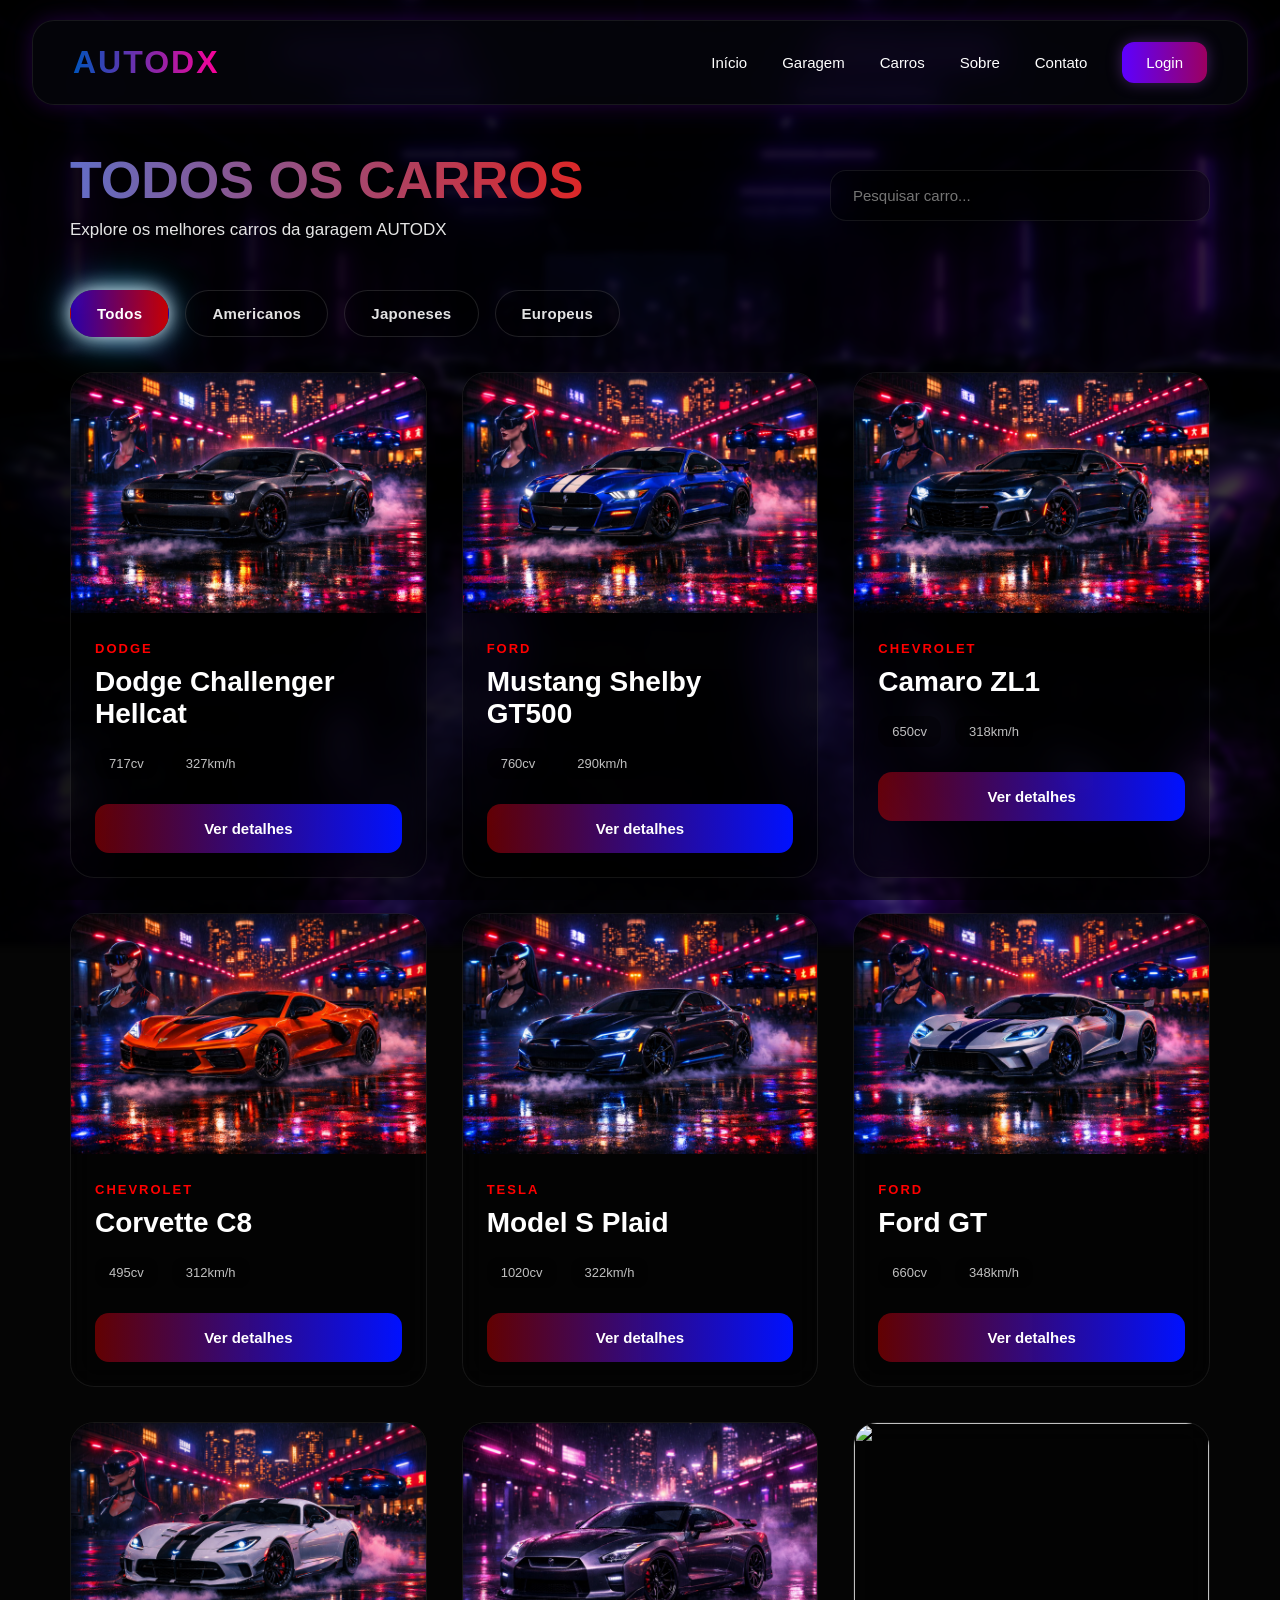
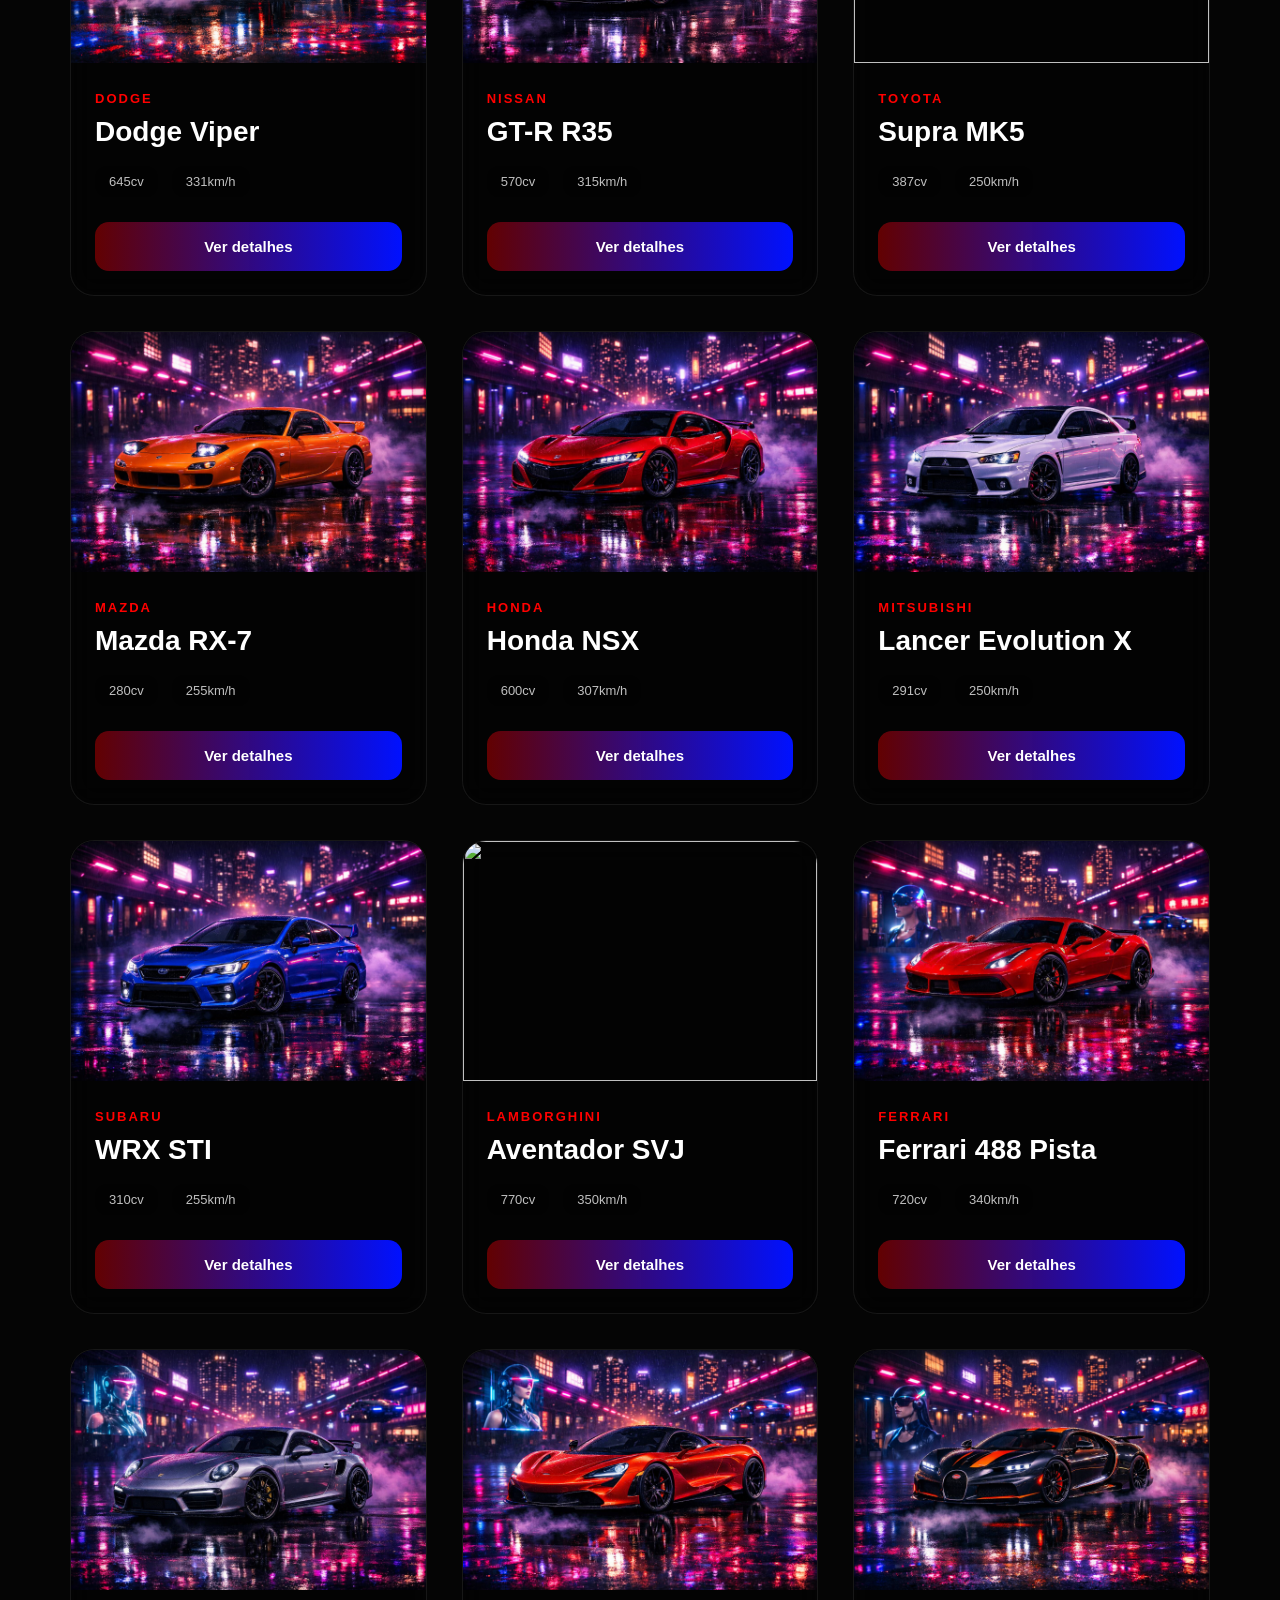
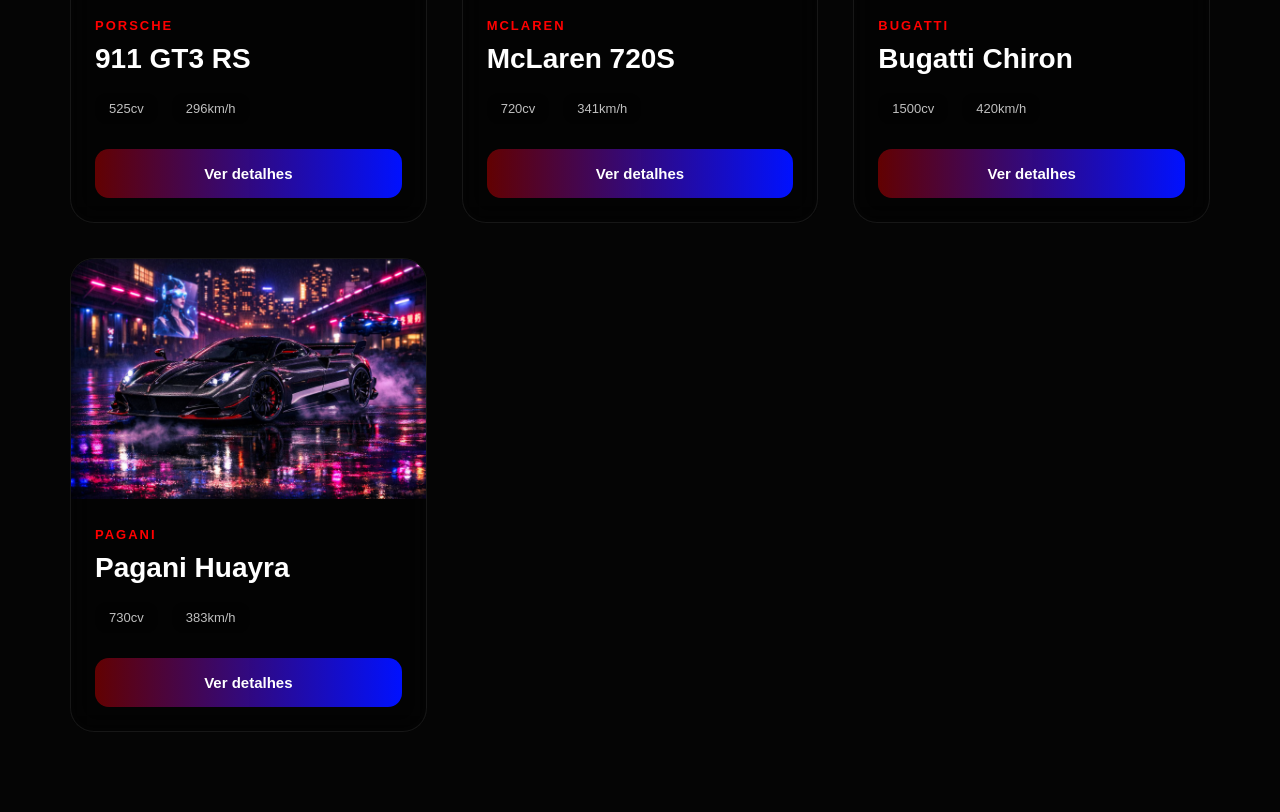
==== carro.html @ 1613a7ef "subindo site atualizado" ====
<!DOCTYPE html>
<html lang="pt-BR">
<head>
    <meta charset="UTF-8">
    <meta name="viewport" content="width=device-width, initial-scale=1.0">
    <title>AUTODX | Carros</title>
    <link rel="stylesheet" href="./css/carros.css">
    <link rel="stylesheet"
        href="https://cdnjs.cloudflare.com/ajax/libs/font-awesome/6.5.1/css/all.min.css">
</head>
<body>

    <!-- HEADER -->
    <header>
        <div class="logo">
            <h1>AUTODX</h1>
        </div>
        <nav>
            <ul>
                <li><a href="index.html">Início</a></li>
                <li><a href="garagem.html">Garagem</a></li>
                <li><a href="carros.html" class="active">Carros</a></li>
                <li><a href="sobre.html">Sobre</a></li>
                <li><a href="contato.html">Contato</a></li>
                <li>
                    <a href="login.html" class="btn-login">
                        Login
                    </a>
                </li>
            </ul>
        </nav>
    </header>

    <!-- MAIN -->
    <main class="container">
        <!-- TOPO -->
        <section class="topo">
            <div class="titulo-area">
                <h1>TODOS OS CARROS</h1>
                <p>Explore os melhores carros da garagem AUTODX </p>
            </div>

            <!-- PESQUISA -->
            <div class="pesquisa">
                <input
                    type="text"
                    id="searchInput"
                    placeholder="Pesquisar carro..."
                >
            </div>
        </section>

        <!-- FILTROS -->
        <section class="filter-buttons">
            <button class="filter-btn active" data-filter="all">  Todos  </button>
            <button class="filter-btn" data-filter="Americana">   Americanos   </button>
            <button class="filter-btn" data-filter="Japonesa">    Japoneses  </button>
            <button class="filter-btn" data-filter="Europeia">    Europeus  </button>
        </section>

        <!-- GRID -->
        <section class="carros-grid" id="carsGrid">

            <!-- ================= AMERICANOS ================= -->

            <div class="card-carro" data-serie="Americana">
 <img src="assets-dx/cars_japoneses/cars_americanos/dodge_challenger_hellcat.png">
                <div class="card-info">

                    <p class="marca">DODGE</p>
                    <h2>Dodge Challenger Hellcat</h2>
                    <div class="specs">
                        <span>717cv</span>
                        <span>327km/h</span>
                    </div>
                    <button>Ver detalhes</button>
                </div>
            </div>

            <div class="card-carro" data-serie="Americana">
                  <img src="assets-dx/cars_japoneses/cars_americanos/Ford_Mustang_Shelby_GT500.png">
                <div class="card-info">
                    <p class="marca">FORD</p>
                    <h2>Mustang Shelby GT500</h2>
                    <div class="specs">
                        <span>760cv</span>
                        <span>290km/h</span>
                    </div>
                    <button>Ver detalhes</button>
                </div>
            </div>

            <div class="card-carro" data-serie="Americana">
 <img src="assets-dx/cars_japoneses/cars_americanos/Chevrolet_Camaro_ZL1.png">
                <div class="card-info">
                    <p class="marca">CHEVROLET</p>
                    <h2>Camaro ZL1</h2>
                    <div class="specs">
                        <span>650cv</span>
                        <span>318km/h</span>
                    </div>
                    <button>Ver detalhes</button>
                </div>
            </div>

            <div class="card-carro" data-serie="Americana">
               <img src="assets-dx/cars_japoneses/cars_americanos/Chevrolet_Corvette_C8.png">
                <div class="card-info">
                    <p class="marca">CHEVROLET</p>
                    <h2>Corvette C8</h2>
                    <div class="specs">
                        <span>495cv</span>
                        <span>312km/h</span>
                    </div>
                    <button>Ver detalhes</button>
                </div>
            </div>

            <div class="card-carro" data-serie="Americana">
     <img src="assets-dx/cars_japoneses/cars_americanos/Tesla_Model_S_Plaid.png">              
                 <div class="card-info">
                    <p class="marca">TESLA</p>
                    <h2>Model S Plaid</h2>
                    <div class="specs">
                        <span>1020cv</span>
                        <span>322km/h</span>
                    </div>
                    <button>Ver detalhes</button>
                </div>
            </div>

            <div class="card-carro" data-serie="Americana">
  <img src="assets-dx/cars_japoneses/cars_americanos/Ford_GT.png">
                <div class="card-info">
                    <p class="marca">FORD</p>
                    <h2>Ford GT</h2>
                    <div class="specs">
                        <span>660cv</span>
                        <span>348km/h</span>
                    </div>
                    <button>Ver detalhes</button>
                </div>
            </div>

            <div class="card-carro" data-serie="Americana">
 <img src="assets-dx/cars_japoneses/cars_americanos/Dodge_Viper.png">            
                <div class="card-info">
                    <p class="marca">DODGE</p>
                    <h2>Dodge Viper</h2>
                    <div class="specs">
                        <span>645cv</span>
                        <span>331km/h</span>
                    </div>
                    <button>Ver detalhes</button>
                </div>
            </div>
            <!-- faltou o carro chevrolet imapala 67 -->

            <!-- ================= JAPONESES ================= -->

            <div class="card-carro" data-serie="Japonesa">
 <img src="assets-dx/cars_japoneses/gtr_35.png">
                <div class="card-info">
                    <p class="marca">NISSAN</p>
                    <h2>GT-R R35</h2>
                    <div class="specs">
                        <span>570cv</span>
                        <span>315km/h</span>
                    </div>
                    <button>Ver detalhes</button>
                </div>
            </div>
<!-- toyota ta errado, é o mlk4 e nao o 5-_- -->
            <div class="card-carro" data-serie="Japonesa">
                <img src="./imagens/toyota-supra-mk5.png">
                <div class="card-info">
                    <p class="marca">TOYOTA</p>
                    <h2>Supra MK5</h2>
                    <div class="specs">
                        <span>387cv</span>
                        <span>250km/h</span>
                    </div>
                    <button>Ver detalhes</button>
                </div>
            </div>
<!------------------------------------------------------------------>
            <div class="card-carro" data-serie="Japonesa">
  <img src="assets-dx/cars_japoneses/mazda_rx7_fd.png">
                <div class="card-info">
                    <p class="marca">MAZDA</p>
                    <h2>Mazda RX-7</h2>
                    <div class="specs">
                        <span>280cv</span>
                        <span>255km/h</span>
                    </div>
                    <button>Ver detalhes</button>
                </div>
            </div>

            <div class="card-carro" data-serie="Japonesa">
   <img src="assets-dx/cars_japoneses/honda_nsx.png">
                <div class="card-info">
                    <p class="marca">HONDA</p>
                    <h2>Honda NSX</h2>
                    <div class="specs">
                        <span>600cv</span>
                        <span>307km/h</span>
                    </div>
                    <button>Ver detalhes</button>
                </div>
            </div>

            <div class="card-carro" data-serie="Japonesa">
            <img src="assets-dx/cars_japoneses/mitsubishilancer_evolutionX.png">
                <div class="card-info">
                    <p class="marca">MITSUBISHI</p>
                    <h2>Lancer Evolution X</h2>
                    <div class="specs">
                        <span>291cv</span>
                        <span>250km/h</span>
                    </div>
                    <button>Ver detalhes</button>
                </div>
            </div>

            <div class="card-carro" data-serie="Japonesa">
    <img src="assets-dx/cars_japoneses/subaru_wrx_sti.png">
                <div class="card-info">
                    <p class="marca">SUBARU</p>
                    <h2>WRX STI</h2>
                    <div class="specs">
                        <span>310cv</span>
                        <span>255km/h</span>
                    </div>
                    <button>Ver detalhes</button>
                </div>
            </div>
  <!--  faltou o supra mk4, toyota gr supra, missan silvia s15, nissan 370z -->

            <!-- ================= EUROPEUS ================= -->

            <!--  ta errado esse carai, é a hurucan evo -->
            <div class="card-carro" data-serie="Europeia">
                <img src="./imagens/lamborghini-aventador-svj.png">
                <div class="card-info">
                    <p class="marca">LAMBORGHINI</p>
                    <h2>Aventador SVJ</h2>
                    <div class="specs">
                        <span>770cv</span>
                        <span>350km/h</span>
                    </div>
                    <button>Ver detalhes</button>
                </div>
            </div>
<!------------------------------------------------------------ -->
            <div class="card-carro" data-serie="Europeia">
<img src="assets-dx/cars_japoneses/cars_europeus/ferrari_488_gtb.png">
                <div class="card-info">
                    <p class="marca">FERRARI</p>
                    <h2>Ferrari 488 Pista</h2>
                    <div class="specs">
                        <span>720cv</span>
                        <span>340km/h</span>
                    </div>
                    <button>Ver detalhes</button>
                </div>
            </div>
<!--  ta errado o carai do nome, é a 911 turbo -->
            <div class="card-carro" data-serie="Europeia">
                    <img src="assets-dx/cars_japoneses/cars_europeus/porshe911_turbos.png">
                <div class="card-info">
                    <p class="marca">PORSCHE</p>
                    <h2>911 GT3 RS</h2>
                    <div class="specs">
                        <span>525cv</span>
                        <span>296km/h</span>
                    </div>
                    <button>Ver detalhes</button>
                </div>
            </div>
<!-- ---------------------------------------------------------- -->
            <div class="card-carro" data-serie="Europeia">
  <img src="assets-dx/cars_japoneses/cars_europeus/mclaren_720s.png">
                <div class="card-info">
                    <p class="marca">MCLAREN</p>
                    <h2>McLaren 720S</h2>
                    <div class="specs">
                        <span>720cv</span>
                        <span>341km/h</span>
                    </div>
                    <button>Ver detalhes</button>
                </div>
            </div>

            <div class="card-carro" data-serie="Europeia">
 <img src="assets-dx/cars_japoneses/cars_europeus/bugatti_chiron_super_sport300+.png">
                <div class="card-info">
                    <p class="marca">BUGATTI</p>
                    <h2>Bugatti Chiron</h2>
                    <div class="specs">
                        <span>1500cv</span>
                        <span>420km/h</span>
                    </div>
                    <button>Ver detalhes</button>
                </div>
            </div>

            <div class="card-carro" data-serie="Europeia">
     <img src="assets-dx/cars_japoneses/cars_europeus/pagani_huayra_bc.png">
                <div class="card-info">
                    <p class="marca">PAGANI</p>
                    <h2>Pagani Huayra</h2>
                    <div class="specs">
                        <span>730cv</span>
                        <span>383km/h</span>
                    </div>
                    <button>Ver detalhes</button>
                </div>
            </div>

            <!-- ta faltando carro pa carai; rimac nevera, mercedes ang gtr, lotus evora gt, koenigsegg jesko,jaguarf type r, audi r8v10 plus, astonmartin db11, bmw m4, -->
        </section>

    </main>

    <!-- MODAL -->
    <div class="modal" id="modal">
        <div class="modal-content">
            <button class="seta esquerda" id="prevBtn">
                <i class="fa-solid fa-chevron-left"></i>
            </button>
            <button class="seta direita" id="nextBtn">
                <i class="fa-solid fa-chevron-right"></i>
            </button>
            <span class="fechar" id="fechar">
                &times;
            </span>
            <div class="modal-img">
                <img id="modalImage" src="">
            </div>
            
            <div class="modal-info">
                <p class="modal-marca" id="modalMarca"></p>
                <h1 id="modalTitulo"></h1>
                <p id="modalDescricao">
                    Super esportivo premium da AUTODX.
                </p>

                <div class="info-grid">
                    <div class="info-box">
                        <h3>Potência</h3>
                        <p id="modalPotencia"></p>
                    </div>

                    <div class="info-box">
                        <h3>Velocidade</h3>
                        <p id="modalVelocidade"></p>
                    </div>
                </div>
            </div>
        </div>
    </div>

    <script>
        const cards = document.querySelectorAll(".card-carro");
        const modal = document.getElementById("modal");
        const modalImage = document.getElementById("modalImage");
        const modalMarca = document.getElementById("modalMarca");
        const modalTitulo = document.getElementById("modalTitulo");
        const modalPotencia = document.getElementById("modalPotencia");
        const modalVelocidade = document.getElementById("modalVelocidade");
        const fechar = document.getElementById("fechar");
        const prevBtn = document.getElementById("prevBtn");
        const nextBtn = document.getElementById("nextBtn");
        let currentIndex = 0;
        function openModal(index){
            currentIndex = index;
            const card = cards[index];
            modal.style.display = "flex";
            modalImage.src =
                card.querySelector("img").src;
            modalMarca.innerText =
                card.querySelector(".marca").innerText;
            modalTitulo.innerText =
                card.querySelector("h2").innerText;
            modalPotencia.innerText =
                card.querySelectorAll(".specs span")[0].innerText;
            modalVelocidade.innerText =
                card.querySelectorAll(".specs span")[1].innerText;
        }
        cards.forEach((card, index) => {
            card.querySelector("button")
            .addEventListener("click", () => {
                openModal(index);
            });
        });

        nextBtn.addEventListener("click", () => {
            currentIndex++;
            if(currentIndex >= cards.length){
                currentIndex = 0;
            }
            openModal(currentIndex);
        });
        prevBtn.addEventListener("click", () => {
            currentIndex--;
            if(currentIndex < 0){
                currentIndex = cards.length - 1;
            }
            openModal(currentIndex);
        });

        fechar.addEventListener("click", () => {
            modal.style.display = "none";
        });
        window.addEventListener("click", (e) => {
            if(e.target === modal){
                modal.style.display = "none";
            }
        });

        /* PESQUISA */

        const searchInput =
            document.getElementById("searchInput");
        searchInput.addEventListener("keyup", () => {
            const value =
                searchInput.value.toLowerCase();
            cards.forEach(card => {
                const text =
                    card.innerText.toLowerCase();
                if(text.includes(value)){
                    card.style.display = "block";
                }else{
                    card.style.display = "none";
                }
            });
        });

        /* FILTRO */
        const filterBtns =
            document.querySelectorAll(".filter-btn");
        filterBtns.forEach(btn => {
            btn.addEventListener("click", () => {
                document
                    .querySelector(".filter-btn.active")
                    .classList.remove("active");
                btn.classList.add("active");
                const filter =
                    btn.dataset.filter;
                cards.forEach(card => {
                    if(
                        filter === "all" ||
                        card.dataset.serie === filter
                    ){
                        card.style.display = "block";
                    }else{
                        card.style.display = "none";
                    }
                });
            });
        });
    </script>

</body>
</html>
---- css/carros.css ----
/* =========================
   RESET
========================= */
*{
    margin: 0;
    padding: 0;
    box-sizing: border-box;
}

/* =========================
   BODY
========================= */
body{
    font-family: 'Segoe UI', Tahoma, Geneva, Verdana, sans-serif;
    background: #050505;
    color: white;
    overflow-x: hidden;
    min-height: 100vh;
    position: relative;
}

/* =========================
   BACKGROUND
========================= */
body::after{
    content: "";
    position: fixed;
    inset: 0;

    background:
        linear-gradient(
            to right,
            rgba(0,0,0,0.82),
            rgba(0,0,0,0.45)
        ),
        url("../assets/garagedx.png");

    background-size: cover;
    background-position: center;
    background-repeat: no-repeat;

    filter: blur(3px);
    transform: scale(1.1);

    z-index: -2;
}

/* =========================
   OVERLAY
========================= */
body::before{
    content: "";
    position: fixed;
    inset: 0;

    background:
        rgba(0, 0, 0, 0.55);

    z-index: -1;
}

/* =========================
   HEADER
========================= */
header{
    width: 95%;
    height: 85px;

    padding: 0 40px;

    margin: 20px auto;

    display: flex;
    justify-content: space-between;
    align-items: center;

    position: fixed;

    top: 0;
    left: 50%;

    transform: translateX(-50%);

    z-index: 1000;

    background: rgba(10, 10, 20, 0.45);

    backdrop-filter: blur(14px);

    border: 1px solid rgba(255,255,255,0.08);

    border-radius: 22px;

    box-shadow:
        0 0 20px rgba(140, 0, 255, 0.18),
        0 0 45px rgba(140, 0, 255, 0.08);
}

/* =========================
   LOGO
========================= */
.logo h1{
    font-size: 32px;
    font-weight: 800;
    letter-spacing: 2px;

    background: linear-gradient(
        270deg,
        #fd0098 0%,
        #006df3c4 100%
    );

    -webkit-background-clip: text;
    -webkit-text-fill-color: transparent;
}

/* =========================
   NAV
========================= */
nav ul{
    display: flex;
    align-items: center;
    gap: 35px;

    list-style: none;
}

/* =========================
   LINKS
========================= */
nav ul li a{
    color: rgb(255, 255, 255);

    text-decoration: none;

    font-size: 15px;
    font-weight: 500;

    transition: 0.3s ease;
}

nav ul li a:hover{
    color: #0008f8;

    text-shadow:
        0 0 10px #dd00ff,
        0 0 25px #ea00ff;
}

/* =========================
   LOGIN
========================= */
.btn-login{
    padding: 12px 24px;

    border-radius: 12px;

    background: linear-gradient(
        90deg,
        #5d00ff,
        #9c0060
    );

    color: white !important;

    box-shadow:
        0 0 15px rgba(168,85,247,0.35);
}

.btn-login:hover{
    transform: translateY(-2px);

    box-shadow:
        0 0 20px #0400ff,
        0 0 40px #ff00f7;
}

/* =========================
   CONTAINER
========================= */
.container{
    width: 100%;
    padding:
        150px
        70px
        80px;
}

/* =========================
   TOPO
========================= */
.topo{
    display: flex;
    justify-content: space-between;
    align-items: center;
    gap: 20px;

    margin-bottom: 50px;
}

/* =========================
   TITULO
========================= */
.titulo-area h1{
    font-size: 52px;
    font-weight: 800;

    background: linear-gradient(
        270deg,
        #dc2727 0%,
        #7e8fffc4 100%
    );
    -webkit-background-clip: text;
    -webkit-text-fill-color: transparent;
}

.titulo-area p{
    margin-top: 10px;

    color: rgba(255, 255, 255, 0.893);

    font-size: 17px;
}

/* =========================
   FILTROS
========================= */
.filter-buttons{
    display: flex;
    flex-wrap: wrap;
    gap: 16px;
    margin-bottom: 35px;
}

.filter-btn{
    padding: 14px 26px;
    border: 1px solid rgba(255,255,255,0.12);
    border-radius: 999px;
    background: rgba(0, 0, 0, 0.35);
    color: rgba(255, 255, 255, 0.889);
    font-size: 15px;
    font-weight: 700;
    letter-spacing: 0.3px;
    cursor: pointer;
    transition: transform 0.25s ease, background 0.25s ease, box-shadow 0.25s ease, border-color 0.25s ease;
}

.filter-btn:hover{
    background: rgba(0, 0, 0, 0.45);
    transform: translateY(-2px);
}

.filter-btn.active{
    background: linear-gradient(90deg, #3f00faa8, #ff0000c5);
    border-color: transparent;
    color: white;
    box-shadow: 0 0 20px #fffffff5, 0 0 40px #01b7ffb5;
}

@media (max-width: 720px){
    .filter-buttons{
        justify-content: center;
    }
}

/* =========================
   PESQUISA
========================= */
.pesquisa{
    width: 380px;
}

.pesquisa input{
    width: 100%;

    padding: 16px 22px;

    border: none;
    outline: none;

    border-radius: 16px;

    background: rgba(0, 0, 0, 0.35);

    color: white;

    font-size: 15px;

    border:
        1px solid rgba(255,255,255,0.08);

    backdrop-filter: blur(10px);

    transition: 0.3s ease;
}

.pesquisa input:focus{
    border-color: #ff1500;

    box-shadow:
        0 0 20px rgba(168, 85, 247, 0.35);
}

/* =========================
   GRID
========================= */
.carros-grid{
    display: grid;

    grid-template-columns:
        repeat(auto-fit, minmax(320px, 1fr));

    gap: 35px;
}

/* =========================
   CARD
========================= */
.card-carro{
    background:
        rgba(0, 0, 0, 0.35);

    border:
        1px solid rgba(255,255,255,0.08);

    border-radius: 24px;

    overflow: hidden;

    transition: 0.35s ease;

    backdrop-filter: blur(14px);

    position: relative;
}

.card-carro:hover{
    transform:
        translateY(-8px);

    box-shadow:
        0 0 30px rgba(168, 85, 247, 0.35);
}

/* =========================
   IMG
========================= */
.card-carro img{
    width: 100%;
    height: 240px;
    object-fit: cover;
    transition: 0.35s ease;
}

.card-carro:hover img{
    transform: scale(1.05);
}

/*  INFO*/
.card-info{
    padding: 24px;
}

.card-info .marca{
    color: #ff0000;
    font-size: 13px;
    letter-spacing: 2px;
    font-weight: 700;
}

.card-info h2{
    margin-top: 10px;
    font-size: 28px;
    font-weight: 700;
}

/*  SPECS */
.specs{
    display: flex;
    gap: 14px;
    margin-top: 18px;
    flex-wrap: wrap;
}

.specs span{
    padding: 8px 14px;
    border-radius: 12px;
    background:
        rgba(0, 0, 0, 0.35);
    color:
        rgba(255,255,255,0.75);
    font-size: 13px;
}

/*  BOTÃO*/
.card-info button{
    width: 100%;
    margin-top: 25px;
    padding: 16px;
    border: none;
    border-radius: 14px;
    background:
        linear-gradient(
            90deg,
            #fa000063,
            #0011ff
        );
    color: white;
    font-size: 15px;
    font-weight: 700;
    cursor: pointer;
    transition: 0.3s ease;
}
.card-info button:hover{
    transform: translateY(-3px);
    box-shadow:
        0 0 20px #a855f7,
        0 0 40px #a855f7;
}

/*  MODAL */
.modal{
    position: fixed;
    inset: 0;
    background:
        rgba(0,0,0,0.88);
    display: none;
    justify-content: center;
    align-items: center;
    z-index: 9999;
    padding: 40px;
}

/*MODAL ATIVO*/
.modal.ativo{
    display: flex;
}

/*  CONTENT */
.modal-content{
    width: 100%;
    max-width: 1300px;
    background:
        rgba(10, 10, 20, 0.45);
    border:
        1px solid rgba(255,255,255,0.08);
    border-radius: 28px;
    overflow: hidden;
    display: flex;
    gap: 40px;
    padding: 40px;
    position: relative;
    backdrop-filter: blur(18px);
}

/* FECHAR*/
.fechar{
    position: absolute;

    top: 20px;
    right: 28px;

    font-size: 38px;

    cursor: pointer;

    color: white;

    transition: 0.3s ease;
}

.fechar:hover{
    color: #0008f8;
}

/*  SETAS */
.seta{
    position: absolute;

    top: 50%;

    transform: translateY(-50%);

    width: 60px;
    height: 60px;

    border: none;

    border-radius: 50%;

    background:
        rgba(25,25,35,0.95);

    color: white;

    font-size: 26px;

    cursor: pointer;

    transition: 0.3s ease;

    z-index: 10;
}

.seta:hover{
    background: linear-gradient(90deg, #3e00faa8, #ff00bfc5);

    box-shadow:
        0 0 20px #a855f7,
        0 0 40px #a855f7;
}

.esquerda{
    left: -25px;
}

.direita{
    right: -25px;
}

/* =========================
   IMG AREA
========================= */
.modal-img{
    width: 55%;

    display: flex;
    justify-content: center;
    align-items: center;
}

.modal-img img{
    width: 100%;
    max-height: 600px;

    object-fit: contain;

    filter:
        drop-shadow(0 0 35px rgba(168, 85, 247, 0.35));
}

/* =========================
   INFO
========================= */
.modal-info{
    width: 45%;
}

.modal-marca{
    color: #d4b5ff;

    letter-spacing: 2px;

    font-weight: 700;
}

.modal-info h1{
    margin-top: 10px;

    font-size: 52px;

    line-height: 1.1;

    background: linear-gradient(
        270deg,
        #dc2727 0%,
        #7e8fffc4 100%
    );
    -webkit-background-clip: text;
    -webkit-text-fill-color: transparent;
}

.modal-info p{
    margin-top: 20px;

    color: rgba(255, 255, 255, 0.893);

    line-height: 1.8;
}

/* =========================
   GRID INFO
========================= */
.info-grid{
    margin-top: 35px;

    display: grid;
    grid-template-columns: repeat(2, 1fr);

    gap: 20px;
}

/* =========================
   BOX
========================= */
.info-box{
    padding: 20px;

    border-radius: 18px;

    background:
        rgba(0, 0, 0, 0.35);

    border:
        1px solid rgba(255,255,255,0.06);
}

.info-box h3{
    color: #d4b5ff;

    font-size: 15px;
}

.info-box p{
    margin-top: 10px;

    color: white;

    font-size: 18px;
    font-weight: 600;

    line-height: 1.4;
}

/* =========================
   RESPONSIVO
========================= */
@media(max-width: 1200px){

    .modal-content{
        flex-direction: column;
    }

    .modal-img,
    .modal-info{
        width: 100%;
    }

}

/* =========================
   MOBILE
========================= */
@media(max-width: 768px){

    header{
        padding: 0 20px;
    }

    nav{
        display: none;
    }

    .container{
        padding:
            140px
            20px
            50px;
    }

    .topo{
        flex-direction: column;
        align-items: flex-start;
    }

    .pesquisa{
        width: 100%;
    }

    .titulo-area h1{
        font-size: 38px;
    }

    .modal{
        padding: 10px;
    }

    .modal-content{
        padding: 25px;
    }

    .modal-info h1{
        font-size: 34px;
    }

    .info-grid{
        grid-template-columns: 1fr;
    }

    .seta{
        width: 50px;
        height: 50px;
    }

    .esquerda{
        left: 5px;
    }

    .direita{
        right: 5px;
    }

}
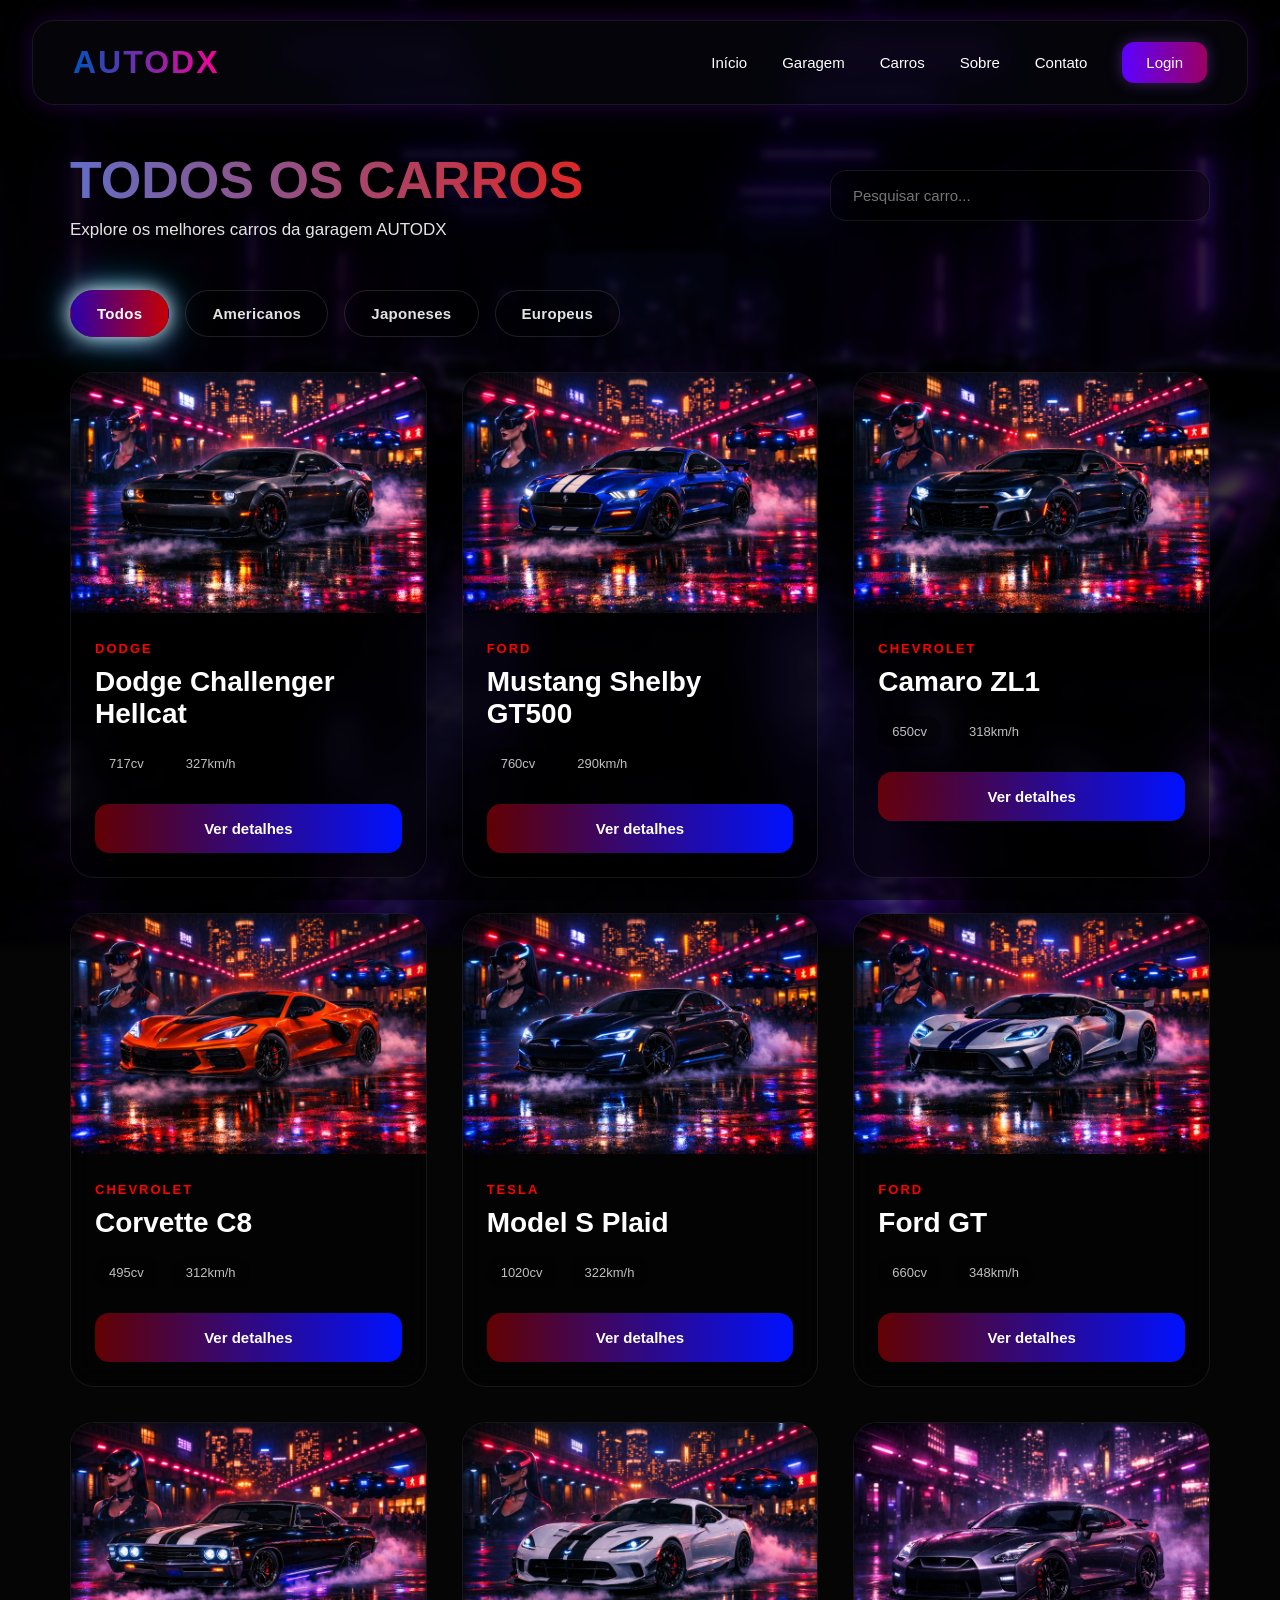
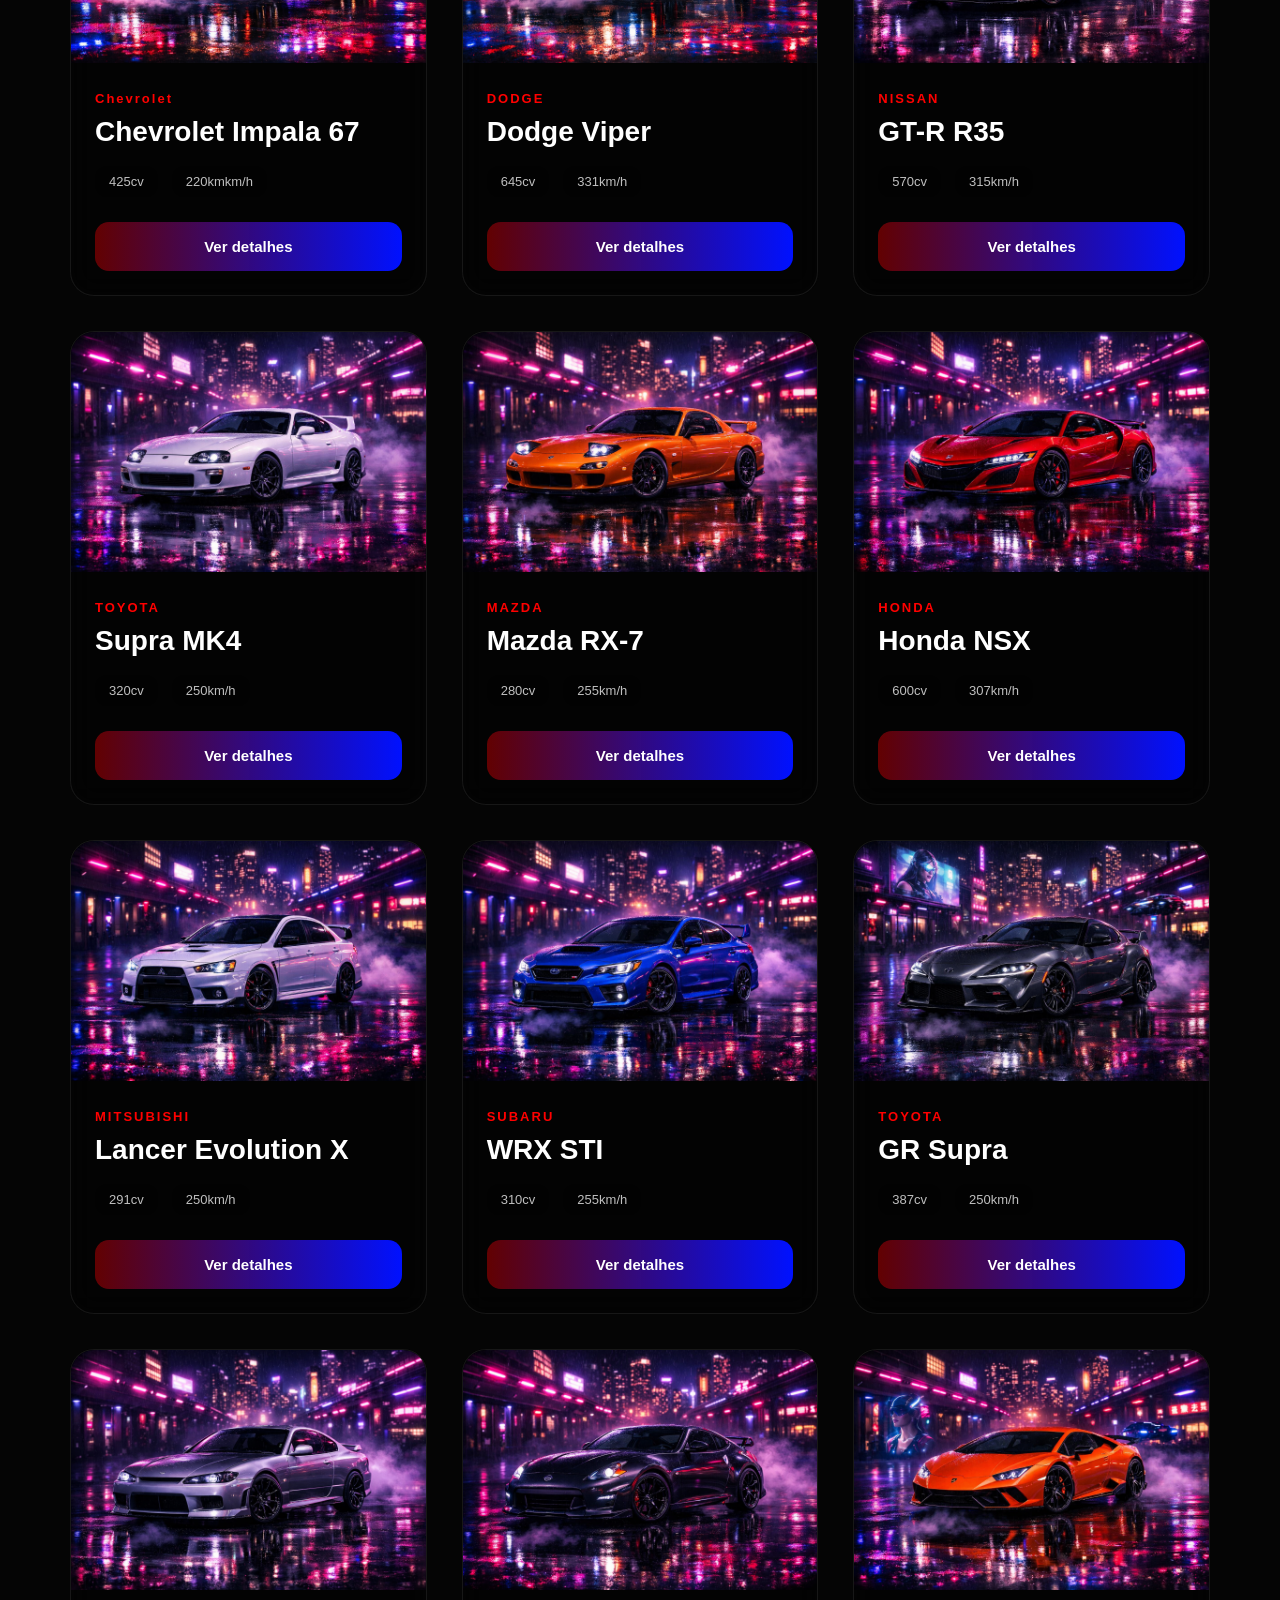
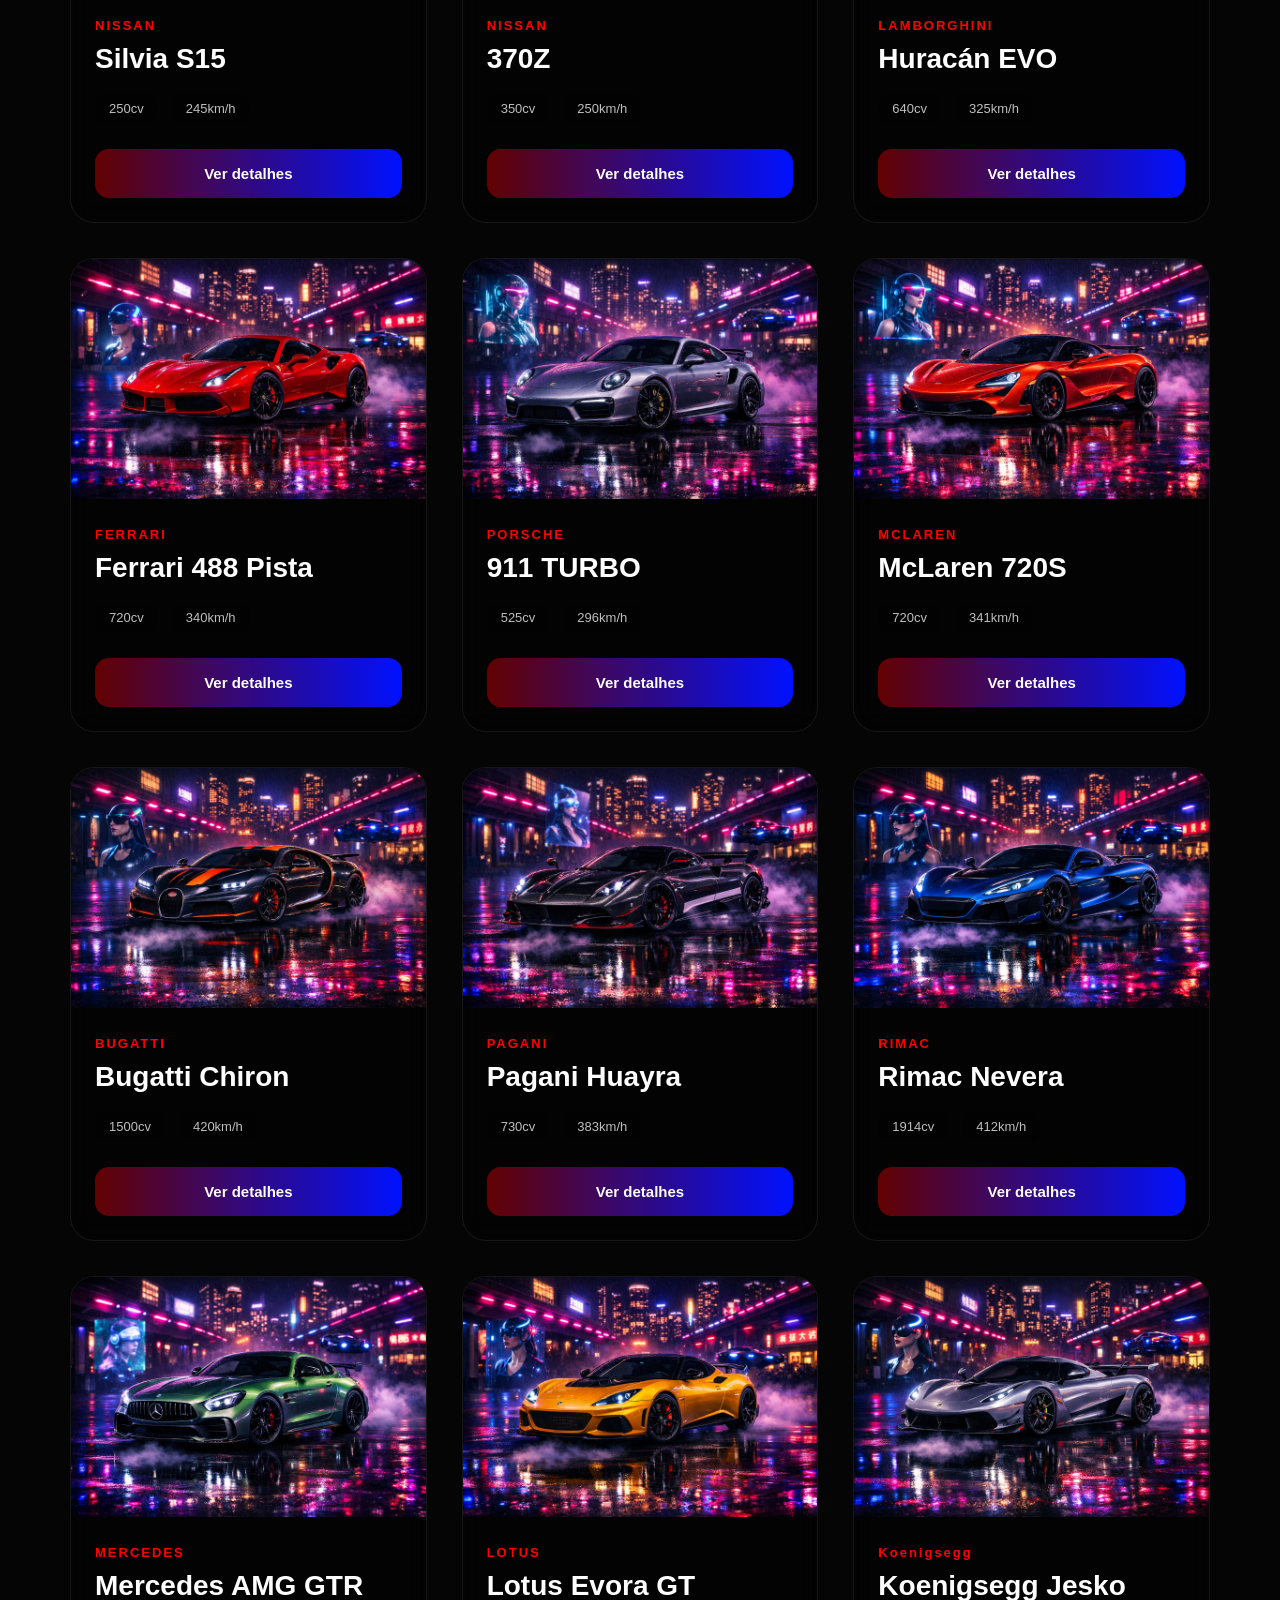
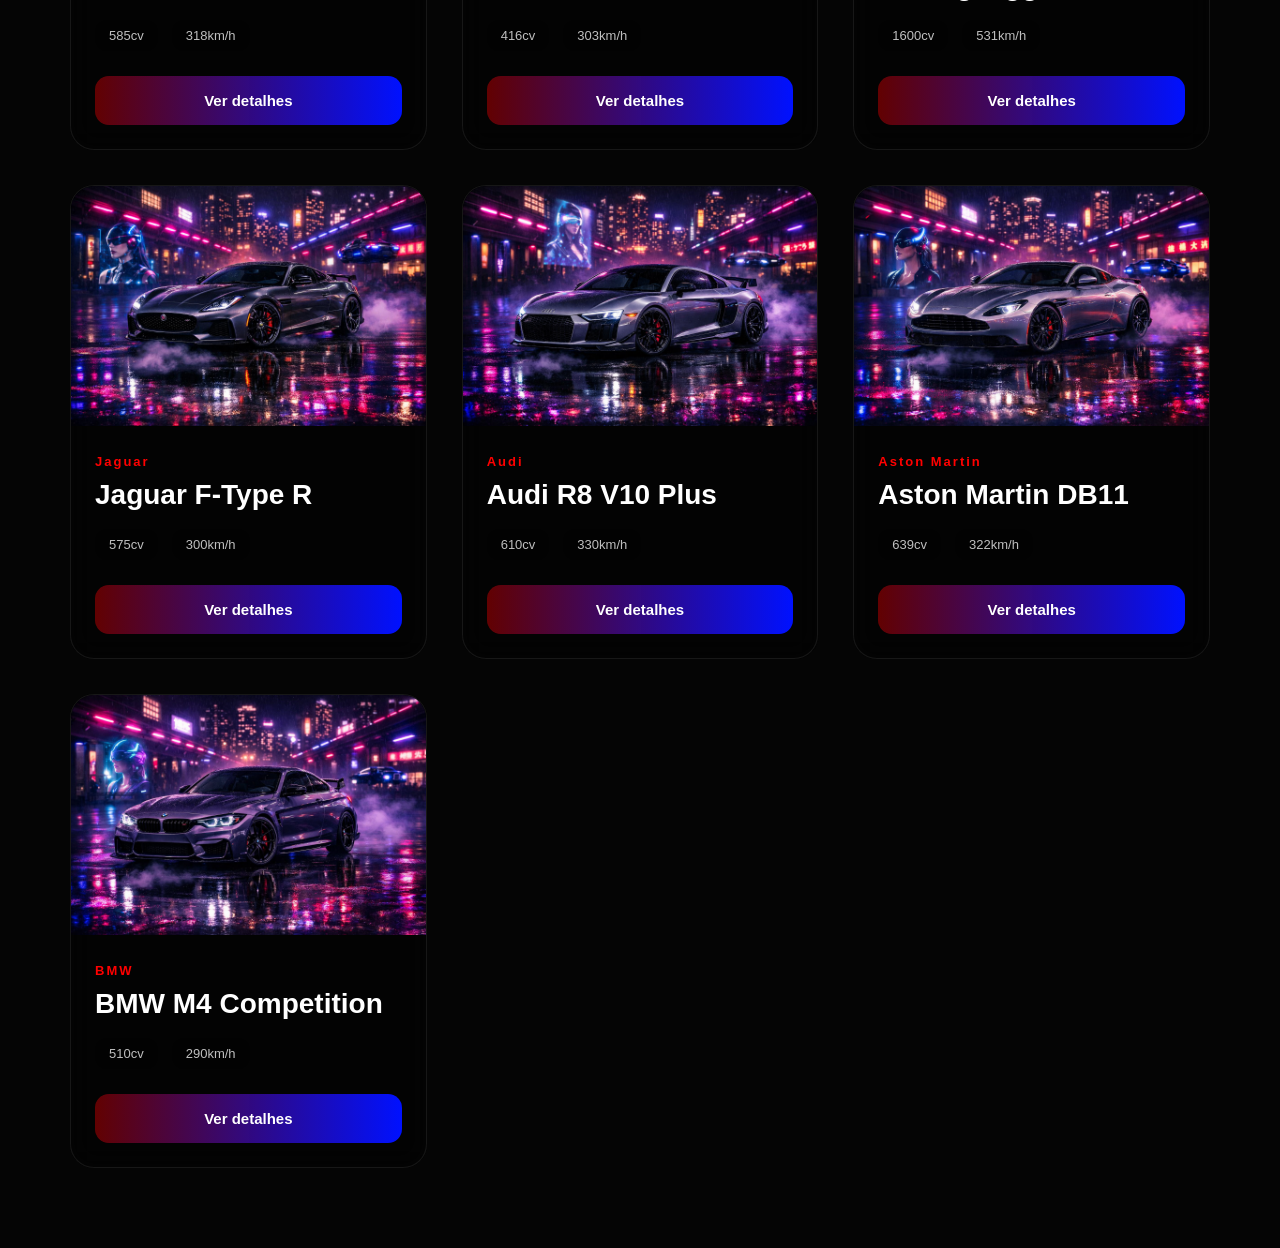
==== commit 3435c812: "Atualizado!" ====
--- a/carro.html
+++ b/carro.html
@@ -143,6 +143,18 @@
             </div>
 
             <div class="card-carro" data-serie="Americana">
+ <img src="assets-dx/cars_japoneses/cars_americanos/Chevrolet_Impala_67.png">            
+                <div class="card-info">
+                    <p class="marca">Chevrolet</p>
+                    <h2>Chevrolet Impala 67</h2>
+                    <div class="specs">
+                        <span>425cv</span>
+                        <span>220kmkm/h</span>
+                    </div>
+                    <button>Ver detalhes</button>
+                </div>
+            </div>
+                   <div class="card-carro" data-serie="Americana">
  <img src="assets-dx/cars_japoneses/cars_americanos/Dodge_Viper.png">            
                 <div class="card-info">
                     <p class="marca">DODGE</p>
@@ -154,7 +166,6 @@
                     <button>Ver detalhes</button>
                 </div>
             </div>
-            <!-- faltou o carro chevrolet imapala 67 -->
 
             <!-- ================= JAPONESES ================= -->
 
@@ -170,12 +181,78 @@
                     <button>Ver detalhes</button>
                 </div>
             </div>
-<!-- toyota ta errado, é o mlk4 e nao o 5-_- -->
+
             <div class="card-carro" data-serie="Japonesa">
-                <img src="./imagens/toyota-supra-mk5.png">
+                <img src="assets-dx/cars_japoneses/supra_mk4.png">
                 <div class="card-info">
                     <p class="marca">TOYOTA</p>
-                    <h2>Supra MK5</h2>
+                    <h2>Supra MK4</h2>
+                    <div class="specs">
+                        <span>320cv</span>
+                        <span>250km/h</span>
+                    </div>
+                    <button>Ver detalhes</button>
+                </div>
+            </div>
+
+            <div class="card-carro" data-serie="Japonesa">
+  <img src="assets-dx/cars_japoneses/mazda_rx7_fd.png">
+                <div class="card-info">
+                    <p class="marca">MAZDA</p>
+                    <h2>Mazda RX-7</h2>
+                    <div class="specs">
+                        <span>280cv</span>
+                        <span>255km/h</span>
+                    </div>
+                    <button>Ver detalhes</button>
+                </div>
+            </div>
+
+            <div class="card-carro" data-serie="Japonesa">
+   <img src="assets-dx/cars_japoneses/honda_nsx.png">
+                <div class="card-info">
+                    <p class="marca">HONDA</p>
+                    <h2>Honda NSX</h2>
+                    <div class="specs">
+                        <span>600cv</span>
+                        <span>307km/h</span>
+                    </div>
+                    <button>Ver detalhes</button>
+                </div>
+            </div>
+
+            <div class="card-carro" data-serie="Japonesa">
+            <img src="assets-dx/cars_japoneses/mitsubishilancer_evolutionX.png">
+                <div class="card-info">
+                    <p class="marca">MITSUBISHI</p>
+                    <h2>Lancer Evolution X</h2>
+                    <div class="specs">
+                        <span>291cv</span>
+                        <span>250km/h</span>
+                    </div>
+                    <button>Ver detalhes</button>
+                </div>
+            </div>
+
+            <div class="card-carro" data-serie="Japonesa">
+    <img src="assets-dx/cars_japoneses/subaru_wrx_sti.png">
+                <div class="card-info">
+                    <p class="marca">SUBARU</p>
+                    <h2>WRX STI</h2>
+                    <div class="specs">
+                        <span>310cv</span>
+                        <span>255km/h</span>
+                    </div>
+                    <button>Ver detalhes</button>
+                </div>
+            </div>
+
+            
+            <div class="card-carro" data-serie="Japonesa">
+    <img src="assets-dx/cars_japoneses/toyota_gr_supra.png">
+                <div class="card-info">
+                    <p class="marca">TOYOTA</p>
+                    <h2>GR Supra</h2>
                     <div class="specs">
                         <span>387cv</span>
                         <span>250km/h</span>
@@ -183,76 +260,48 @@
                     <button>Ver detalhes</button>
                 </div>
             </div>
-<!------------------------------------------------------------------>
-            <div class="card-carro" data-serie="Japonesa">
-  <img src="assets-dx/cars_japoneses/mazda_rx7_fd.png">
-                <div class="card-info">
-                    <p class="marca">MAZDA</p>
-                    <h2>Mazda RX-7</h2>
-                    <div class="specs">
-                        <span>280cv</span>
-                        <span>255km/h</span>
-                    </div>
-                    <button>Ver detalhes</button>
-                </div>
-            </div>
-
-            <div class="card-carro" data-serie="Japonesa">
-   <img src="assets-dx/cars_japoneses/honda_nsx.png">
-                <div class="card-info">
-                    <p class="marca">HONDA</p>
-                    <h2>Honda NSX</h2>
-                    <div class="specs">
-                        <span>600cv</span>
-                        <span>307km/h</span>
-                    </div>
-                    <button>Ver detalhes</button>
-                </div>
-            </div>
-
-            <div class="card-carro" data-serie="Japonesa">
-            <img src="assets-dx/cars_japoneses/mitsubishilancer_evolutionX.png">
-                <div class="card-info">
-                    <p class="marca">MITSUBISHI</p>
-                    <h2>Lancer Evolution X</h2>
-                    <div class="specs">
-                        <span>291cv</span>
+
+                  <div class="card-carro" data-serie="Japonesa">
+    <img src="assets-dx/cars_japoneses/Nissan_silvia_s15.png">
+                <div class="card-info">
+                    <p class="marca">NISSAN</p>
+                    <h2>Silvia S15</h2>
+                    <div class="specs">
+                        <span>250cv</span>
+                        <span>245km/h</span>
+                    </div>
+                    <button>Ver detalhes</button>
+                </div>
+            </div>
+
+       <div class="card-carro" data-serie="Japonesa">
+    <img src="assets-dx/cars_japoneses/nissan_370z.png">
+                <div class="card-info">
+                    <p class="marca">NISSAN</p>
+                    <h2>370Z</h2>
+                    <div class="specs">
+                        <span>350cv</span>
                         <span>250km/h</span>
                     </div>
                     <button>Ver detalhes</button>
                 </div>
             </div>
 
-            <div class="card-carro" data-serie="Japonesa">
-    <img src="assets-dx/cars_japoneses/subaru_wrx_sti.png">
-                <div class="card-info">
-                    <p class="marca">SUBARU</p>
-                    <h2>WRX STI</h2>
-                    <div class="specs">
-                        <span>310cv</span>
-                        <span>255km/h</span>
-                    </div>
-                    <button>Ver detalhes</button>
-                </div>
-            </div>
-  <!--  faltou o supra mk4, toyota gr supra, missan silvia s15, nissan 370z -->
-
             <!-- ================= EUROPEUS ================= -->
 
-            <!--  ta errado esse carai, é a hurucan evo -->
-            <div class="card-carro" data-serie="Europeia">
-                <img src="./imagens/lamborghini-aventador-svj.png">
+            <div class="card-carro" data-serie="Europeia">
+                <img src="assets-dx/cars_japoneses/cars_europeus/lamborghini_hurucan_evo.png">
                 <div class="card-info">
                     <p class="marca">LAMBORGHINI</p>
-                    <h2>Aventador SVJ</h2>
-                    <div class="specs">
-                        <span>770cv</span>
-                        <span>350km/h</span>
-                    </div>
-                    <button>Ver detalhes</button>
-                </div>
-            </div>
-<!------------------------------------------------------------ -->
+                    <h2>Huracán EVO</h2>
+                    <div class="specs">
+                        <span>640cv</span>
+                        <span>325km/h</span>
+                    </div>
+                    <button>Ver detalhes</button>
+                </div>
+            </div>
+
             <div class="card-carro" data-serie="Europeia">
 <img src="assets-dx/cars_japoneses/cars_europeus/ferrari_488_gtb.png">
                 <div class="card-info">
@@ -265,12 +314,12 @@
                     <button>Ver detalhes</button>
                 </div>
             </div>
-<!--  ta errado o carai do nome, é a 911 turbo -->
+
             <div class="card-carro" data-serie="Europeia">
                     <img src="assets-dx/cars_japoneses/cars_europeus/porshe911_turbos.png">
                 <div class="card-info">
                     <p class="marca">PORSCHE</p>
-                    <h2>911 GT3 RS</h2>
+                    <h2>911 TURBO</h2>
                     <div class="specs">
                         <span>525cv</span>
                         <span>296km/h</span>
@@ -278,7 +327,7 @@
                     <button>Ver detalhes</button>
                 </div>
             </div>
-<!-- ---------------------------------------------------------- -->
+
             <div class="card-carro" data-serie="Europeia">
   <img src="assets-dx/cars_japoneses/cars_europeus/mclaren_720s.png">
                 <div class="card-info">
@@ -318,7 +367,112 @@
                 </div>
             </div>
 
-            <!-- ta faltando carro pa carai; rimac nevera, mercedes ang gtr, lotus evora gt, koenigsegg jesko,jaguarf type r, audi r8v10 plus, astonmartin db11, bmw m4, -->
+            
+            <div class="card-carro" data-serie="Europeia">
+     <img src="assets-dx/cars_japoneses/cars_europeus/rimac_nevera.png">
+                <div class="card-info">
+                    <p class="marca">RIMAC</p>
+                    <h2>Rimac Nevera</h2>
+                    <div class="specs">
+                        <span>1914cv</span>
+                        <span>412km/h</span>
+                    </div>
+                    <button>Ver detalhes</button>
+                </div>
+            </div>
+
+             
+            <div class="card-carro" data-serie="Europeia">
+     <img src="assets-dx/cars_japoneses/cars_europeus/mercedes_amg_gtr.png">
+                <div class="card-info">
+                    <p class="marca">MERCEDES</p>
+                    <h2>Mercedes AMG GTR</h2>
+                    <div class="specs">
+                        <span>585cv</span>
+                        <span>318km/h</span>
+                    </div>
+                    <button>Ver detalhes</button>
+                </div>
+            </div>
+
+                    <div class="card-carro" data-serie="Europeia">
+     <img src="assets-dx/cars_japoneses/cars_europeus/lotus_evora_gt.png">
+                <div class="card-info">
+                    <p class="marca">LOTUS</p>
+                    <h2>Lotus Evora GT</h2>
+                    <div class="specs">
+                        <span>416cv</span>
+                        <span>303km/h</span>
+                    </div>
+                    <button>Ver detalhes</button>
+                </div>
+            </div>
+
+            
+                    <div class="card-carro" data-serie="Europeia">
+     <img src="assets-dx/cars_japoneses/cars_europeus/koenigsegg_jesko_absololut.png">
+                <div class="card-info">
+                    <p class="marca">Koenigsegg</p>
+                    <h2>Koenigsegg Jesko</h2>
+                    <div class="specs">
+                        <span>1600cv</span>
+                        <span>531km/h</span>
+                    </div>
+                    <button>Ver detalhes</button>
+                </div>
+            </div>
+
+              <div class="card-carro" data-serie="Europeia">
+     <img src="assets-dx/cars_japoneses/cars_europeus/jaguarf_type_r.png">
+                <div class="card-info">
+                    <p class="marca">Jaguar</p>
+                    <h2>Jaguar F-Type R</h2>
+                    <div class="specs">
+                        <span>575cv</span>
+                        <span>300km/h</span>
+                    </div>
+                    <button>Ver detalhes</button>
+                </div>
+            </div>
+
+              <div class="card-carro" data-serie="Europeia">
+     <img src="assets-dx/cars_japoneses/cars_europeus/audi_r8v10_plus.png">
+                <div class="card-info">
+                    <p class="marca">Audi</p>
+                    <h2>Audi R8 V10 Plus</h2>
+                    <div class="specs">
+                        <span>610cv</span>
+                        <span>330km/h</span>
+                    </div>
+                    <button>Ver detalhes</button>
+                </div>
+            </div>
+
+               <div class="card-carro" data-serie="Europeia">
+     <img src="assets-dx/cars_japoneses/cars_europeus/astonmartin_db11.png">
+                <div class="card-info">
+                    <p class="marca">Aston Martin</p>
+                    <h2>Aston Martin DB11</h2>
+                    <div class="specs">
+                        <span>639cv</span>
+                        <span>322km/h</span>
+                    </div>
+                    <button>Ver detalhes</button>
+                </div>
+            </div>
+
+                   <div class="card-carro" data-serie="Europeia">
+     <img src="assets-dx/cars_japoneses/cars_europeus/bmw_m4_competition.png">
+                <div class="card-info">
+                    <p class="marca">BMW</p>
+                    <h2>BMW M4 Competition</h2>
+                    <div class="specs">
+                        <span>510cv</span>
+                        <span>290km/h</span>
+                    </div>
+                    <button>Ver detalhes</button>
+                </div>
+            </div>
         </section>
 
     </main>
